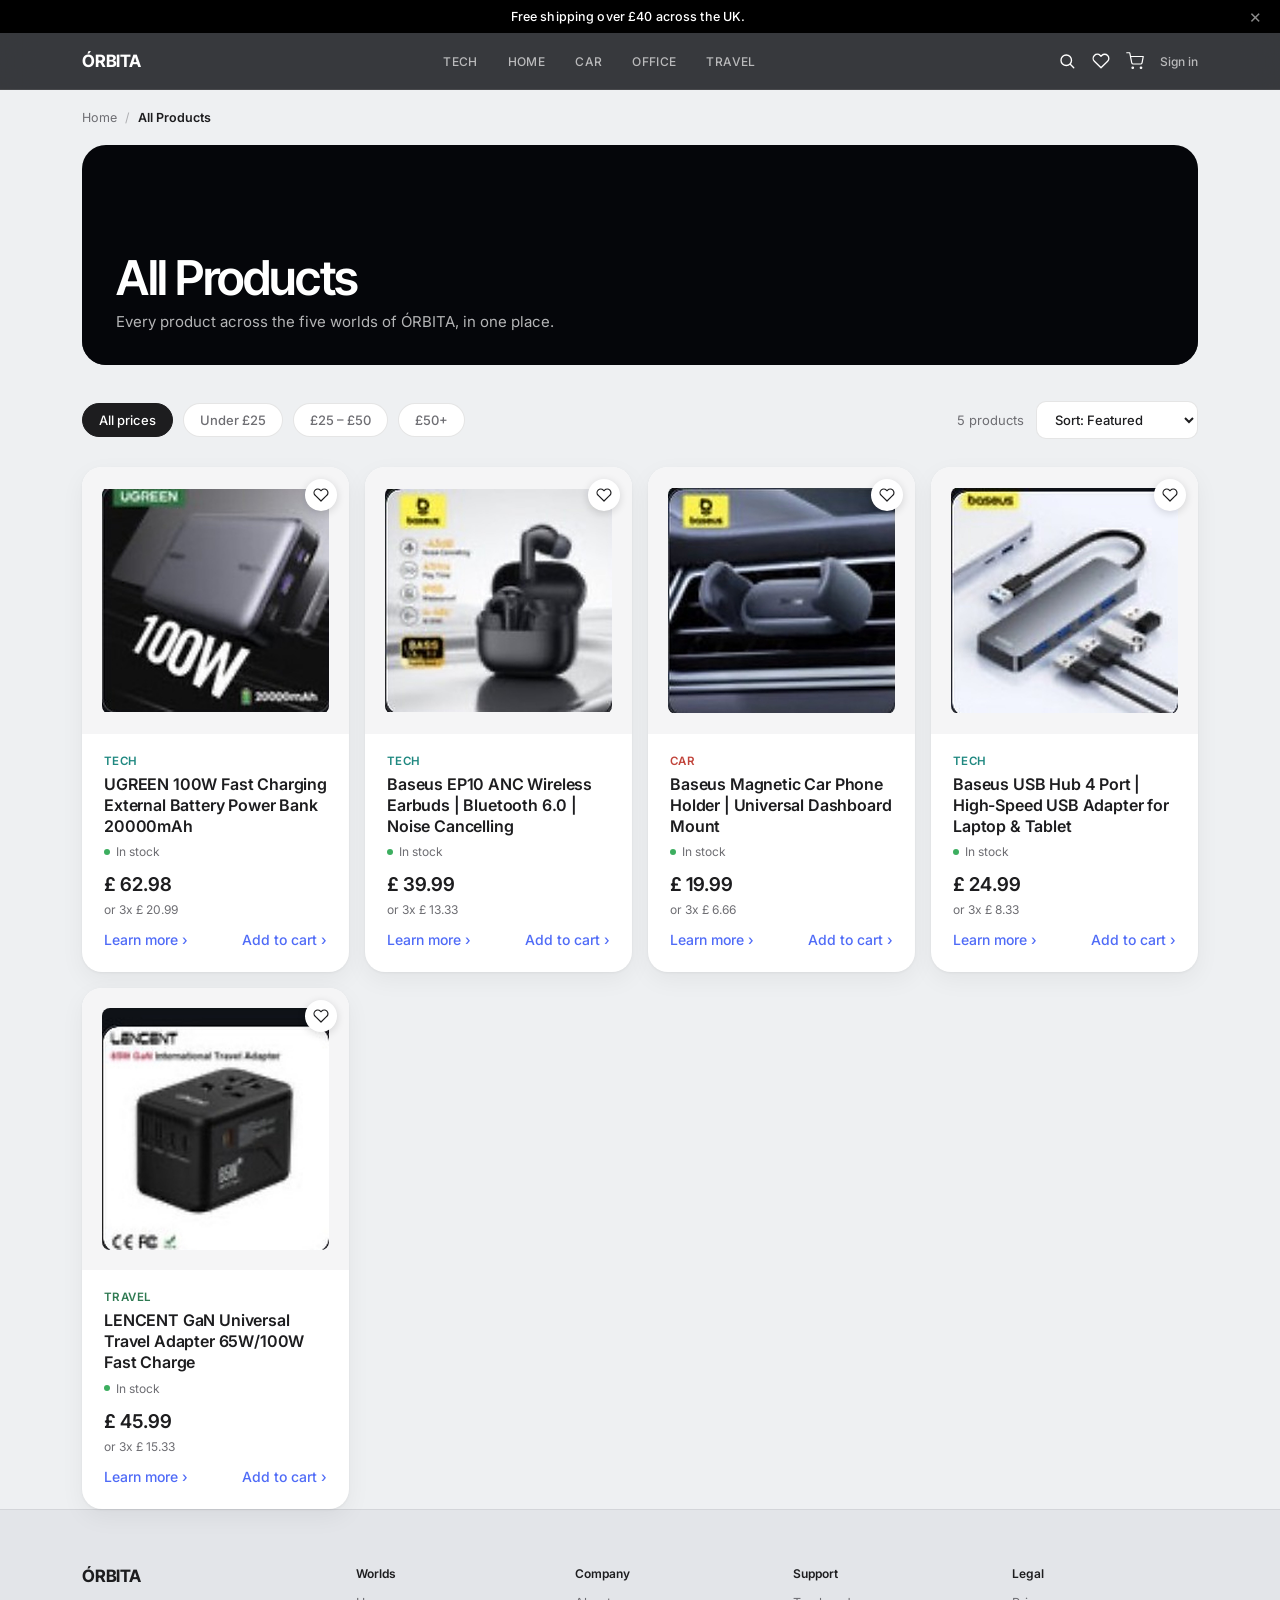
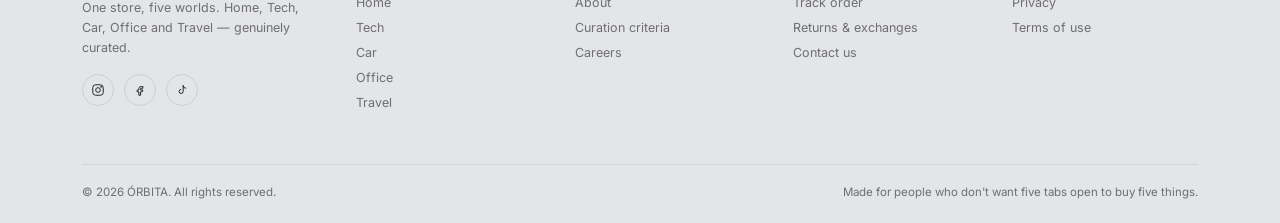
==== category.html @ fab5c35e "Turn ÓRBITA into a real multi-page e-commerce site Rebuilds the site as a genuinely navigable store " ====
<!DOCTYPE html>
<html lang="en">
<head>
<meta charset="UTF-8">
<meta name="viewport" content="width=device-width, initial-scale=1.0">
<title id="page-title">Shop — ÓRBITA</title>
<link rel="preconnect" href="https://fonts.googleapis.com">
<link rel="preconnect" href="https://fonts.gstatic.com" crossorigin>
<link href="https://fonts.googleapis.com/css2?family=Inter+Tight:wght@500;600;700;800&family=Inter:wght@400;500;600&display=swap" rel="stylesheet">
<link rel="stylesheet" href="assets/css/style.css">
</head>
<body>

<div id="site-header"></div>

<main>
  <div class="wrap">
    <div class="breadcrumb" id="breadcrumb"></div>
  </div>

  <div class="wrap" id="category-hero-slot"></div>

  <section class="wrap" style="padding-top:0;">
    <div class="toolbar">
      <div class="toolbar-filters" id="filter-chips">
        <button class="filter-chip active" data-max="Infinity">All prices</button>
        <button class="filter-chip" data-max="25">Under £25</button>
        <button class="filter-chip" data-min="25" data-max="50">£25 – £50</button>
        <button class="filter-chip" data-min="50" data-max="Infinity">£50+</button>
      </div>
      <div class="toolbar-right">
        <span class="result-count" id="result-count"></span>
        <select class="sort-select" id="sort-select">
          <option value="featured">Sort: Featured</option>
          <option value="price-asc">Price: Low to High</option>
          <option value="price-desc">Price: High to Low</option>
          <option value="name-asc">Name: A–Z</option>
        </select>
      </div>
    </div>

    <div class="products-grid" id="products-grid"></div>

    <div class="load-more-wrap" id="load-more-wrap">
      <button class="btn-secondary" id="load-more-btn">Load More</button>
    </div>
  </section>
</main>

<div id="site-footer"></div>

<script src="assets/js/layout.js"></script>
<script src="assets/js/data.js"></script>
<script src="assets/js/store.js"></script>
<script>
const params = new URLSearchParams(window.location.search);
const catId = params.get('cat');
const searchQuery = params.get('search');
const category = catId ? getCategory(catId) : null;

let baseList;
let heroTitle, heroDesc, heroBanner, heroAccent;

if(searchQuery){
  baseList = searchProducts(searchQuery);
  heroTitle = `Search results for "${searchQuery}"`;
  heroDesc = `${baseList.length} product${baseList.length === 1 ? '' : 's'} matching your search.`;
  heroBanner = null;
} else if(category){
  baseList = getProductsByCategory(category.id);
  heroTitle = category.name;
  heroDesc = category.description;
  heroBanner = category.banner;
  heroAccent = category.accent;
} else {
  baseList = PRODUCTS.slice();
  heroTitle = 'All Products';
  heroDesc = 'Every product across the five worlds of ÓRBITA, in one place.';
  heroBanner = null;
}

document.getElementById('page-title').textContent = `${heroTitle} — ÓRBITA`;

/* ---------------- BREADCRUMB ---------------- */
const crumbs = [`<a href="orbita.html">Home</a>`, `<span class="sep">/</span>`];
if(category){
  crumbs.push(`<span class="current">${category.name}</span>`);
} else if(searchQuery){
  crumbs.push(`<span class="current">Search</span>`);
} else {
  crumbs.push(`<span class="current">All Products</span>`);
}
document.getElementById('breadcrumb').innerHTML = crumbs.join(' ');

/* ---------------- HERO BANNER ---------------- */
const heroSlot = document.getElementById('category-hero-slot');
if(heroBanner){
  heroSlot.innerHTML = `
    <div class="category-hero reveal" style="--accent:${heroAccent}">
      <img src="${heroBanner}" alt="${heroTitle}">
      <div class="category-hero-inner">
        <div class="eyebrow-badge">
          <svg viewBox="0 0 24 24" fill="currentColor"><path d="M12 2l1.8 6.2L20 10l-6.2 1.8L12 18l-1.8-6.2L4 10l6.2-1.8L12 2Z"/></svg>
          ${category.tagline}
        </div>
        <h1>${heroTitle}</h1>
        <p>${heroDesc}</p>
      </div>
    </div>`;
} else {
  heroSlot.innerHTML = `
    <div class="category-hero reveal" style="--accent:var(--blue);background:var(--hero-dark);">
      <div class="category-hero-inner">
        <h1>${heroTitle}</h1>
        <p>${heroDesc}</p>
      </div>
    </div>`;
}

/* ---------------- FILTER + SORT + PAGINATE ---------------- */
const PAGE_SIZE = 8;
let priceMin = 0, priceMax = Infinity;
let sortMode = 'featured';
let visibleCount = PAGE_SIZE;

function getFilteredSorted(){
  let list = baseList.filter(p => p.price >= priceMin && p.price <= priceMax);
  if(sortMode === 'price-asc') list = list.slice().sort((a,b)=> a.price - b.price);
  else if(sortMode === 'price-desc') list = list.slice().sort((a,b)=> b.price - a.price);
  else if(sortMode === 'name-asc') list = list.slice().sort((a,b)=> a.name.localeCompare(b.name));
  return list;
}

function render(){
  const filtered = getFilteredSorted();
  const shown = filtered.slice(0, visibleCount);
  renderProductGrid(document.getElementById('products-grid'), shown);

  document.getElementById('result-count').textContent =
    `${filtered.length} product${filtered.length === 1 ? '' : 's'}`;

  const loadMoreWrap = document.getElementById('load-more-wrap');
  loadMoreWrap.style.display = visibleCount < filtered.length ? 'block' : 'none';

  initRevealObserver();
}

document.getElementById('filter-chips').addEventListener('click', (e)=>{
  const chip = e.target.closest('.filter-chip');
  if(!chip) return;
  document.querySelectorAll('.filter-chip').forEach(c=> c.classList.remove('active'));
  chip.classList.add('active');
  priceMin = chip.dataset.min ? parseFloat(chip.dataset.min) : 0;
  priceMax = chip.dataset.max ? parseFloat(chip.dataset.max) : Infinity;
  visibleCount = PAGE_SIZE;
  render();
});

document.getElementById('sort-select').addEventListener('change', (e)=>{
  sortMode = e.target.value;
  render();
});

document.getElementById('load-more-btn').addEventListener('click', ()=>{
  visibleCount += PAGE_SIZE;
  render();
});

render();
</script>
</body>
</html>
---- assets/css/style.css ----
/* ============================================================
   ÓRBITA — shared stylesheet (used by every page)
   ============================================================ */
:root{
  --bg:#eef0f2;
  --bg-alt:#e3e5e9;
  --panel:#ffffff;
  --media-bg:#f5f5f6;
  --text:#1d1d1f;
  --text-secondary:#6e6e73;
  --blue:#4f6bf7;
  --grad:linear-gradient(90deg,#8b6cf6,#4f8bf7);
  --line:rgba(0,0,0,.1);
  --line-soft:rgba(0,0,0,.07);
  --hero-dark:#05060a;

  --home:#9c6b17;
  --tech:#1f8880;
  --car:#c1443b;
  --office:#5f52c9;
  --travel:#2f7a52;

  --display:'Inter Tight', Inter, sans-serif;
  --body:'Inter', sans-serif;
}

*{margin:0;padding:0;box-sizing:border-box;}
html{scroll-behavior:smooth;}
body{
  background:var(--bg);
  color:var(--text);
  font-family:var(--body);
  -webkit-font-smoothing:antialiased;
  overflow-x:hidden;
}
::selection{background:var(--text);color:var(--panel);}
a{color:inherit;text-decoration:none;}
img{display:block;max-width:100%;}
button{font-family:inherit;cursor:pointer;border:none;background:none;color:inherit;}
input,select,textarea{font-family:inherit;}

.wrap{max-width:1160px;margin:0 auto;padding:0 22px;}

h1,h2,h3{font-family:var(--display);font-weight:600;letter-spacing:-.03em;line-height:1.06;}

.eyebrow{
  font-size:13px;font-weight:600;color:var(--blue);
  text-transform:uppercase;letter-spacing:.06em;margin-bottom:14px;
}

section{padding:120px 0;}
.bg-alt{background:var(--panel);}
@media (max-width:760px){
  section{padding:56px 0;}
  .quote-section{padding:64px 0 !important;}
}

.section-head{text-align:center;max-width:640px;margin:0 auto 64px;}
.section-head h2{font-size:clamp(30px,4.4vw,50px);margin-bottom:16px;}
.section-head p{color:var(--text-secondary);font-size:19px;line-height:1.5;}

/* ---------- REVEAL ---------- */
.reveal{opacity:0;transform:translateY(36px);transition:opacity .9s cubic-bezier(.16,.84,.44,1),transform .9s cubic-bezier(.16,.84,.44,1);}
.reveal.in-view{opacity:1;transform:translateY(0);}

/* ---------- ANNOUNCE ---------- */
.announce{
  background:#000;color:#fff;
  text-align:center;font-size:12.5px;font-weight:500;letter-spacing:.01em;
  padding:9px 40px 9px 16px;position:relative;
}
.announce-close{
  position:absolute;right:14px;top:50%;transform:translateY(-50%);
  font-size:15px;color:rgba(255,255,255,.55);line-height:1;padding:4px;
}
.announce-close:hover{color:#fff;}
.announce.hidden{display:none;}

/* ---------- NAV ---------- */
header{
  position:sticky;top:0;left:0;right:0;z-index:100;
  background:rgba(5,6,10,.78);
  backdrop-filter:blur(16px) saturate(1.6);
  border-bottom:1px solid rgba(255,255,255,.08);
}
nav{
  display:flex;align-items:center;justify-content:space-between;
  padding:0 22px;max-width:1160px;margin:0 auto;height:56px;gap:16px;
}
.nav-left{display:flex;align-items:center;gap:14px;}
.logo{font-family:var(--display);font-weight:700;font-size:17px;letter-spacing:-.01em;color:#fff;}
.menu-btn{display:none;color:#fff;padding:4px;}
.menu-btn svg{width:20px;height:20px;display:block;}
@media (max-width:860px){.menu-btn{display:flex;}}
.nav-links{display:flex;gap:30px;}
@media (max-width:860px){.nav-links{display:none;}}
.nav-links a{
  font-size:12px;font-weight:500;color:rgba(255,255,255,.65);
  text-transform:uppercase;letter-spacing:.03em;
  transition:color .2s;
}
.nav-links a:hover, .nav-links a.active{color:#fff;}
.nav-actions{display:flex;align-items:center;gap:16px;}
.icon-btn{position:relative;display:flex;align-items:center;color:#fff;}
.icon-btn svg{width:18px;height:18px;}
.icon-btn .badge{
  position:absolute;top:-8px;right:-9px;background:var(--grad);color:#fff;
  font-size:9.5px;font-weight:700;width:16px;height:16px;border-radius:50%;
  display:flex;align-items:center;justify-content:center;
  transition:transform .2s;
}
.icon-btn .badge.bump{transform:scale(1.3);}
.icon-btn .badge.zero{opacity:0;}
.nav-cta{font-size:12px;font-weight:500;color:rgba(255,255,255,.65);}
.nav-cta:hover{color:#fff;}
@media (max-width:480px){.nav-cta{display:none;}}

/* search bar */
.search-bar{
  max-height:0;overflow:hidden;border-top:0 solid rgba(255,255,255,.08);
  transition:max-height .25s ease, padding .25s ease;
}
.search-bar.open{max-height:70px;border-top-width:1px;}
.search-bar-inner{display:flex;align-items:center;gap:10px;padding:14px 0;}
.search-bar input{
  flex:1;background:rgba(255,255,255,.06);border:1px solid rgba(255,255,255,.14);
  border-radius:10px;padding:10px 14px;color:#fff;font-size:14px;
}
.search-bar input::placeholder{color:rgba(255,255,255,.4);}
.search-bar input:focus{outline:none;border-color:rgba(255,255,255,.35);}

/* mobile menu */
.mobile-menu{
  max-height:0;overflow:hidden;border-top:0 solid rgba(255,255,255,.08);
  transition:max-height .3s ease;
}
.mobile-menu.open{max-height:400px;border-top-width:1px;}
.mobile-menu-inner{padding:10px 22px 20px;display:flex;flex-direction:column;}
.mobile-menu a{
  padding:12px 0;font-size:14px;font-weight:600;color:#fff;
  border-bottom:1px solid rgba(255,255,255,.08);
  display:flex;align-items:center;justify-content:space-between;
}
.mobile-menu a:last-child{border-bottom:none;}

/* ---------- HERO ---------- */
.hero{position:relative;background:var(--hero-dark);overflow:hidden;}
.hero-media{position:absolute;inset:0;}
@media (max-width:760px){.hero-media{opacity:.85;}}
.hero-media canvas{width:100%;height:100%;display:block;}
.hero-overlay{
  position:absolute;inset:0;
  background:
    radial-gradient(circle at 78% 60%, rgba(79,139,247,.16), transparent 55%),
    linear-gradient(90deg, var(--hero-dark) 0%, var(--hero-dark) 34%, rgba(5,6,10,.6) 56%, rgba(5,6,10,.15) 78%, transparent 94%);
}
@media (max-width:760px){.hero-overlay{background:
    radial-gradient(circle at 25% 15%, rgba(139,108,246,.28), transparent 50%),
    radial-gradient(circle at 85% 55%, rgba(79,139,247,.22), transparent 55%),
    rgba(5,6,10,.4);}}
.hero-content{position:relative;z-index:2;padding:96px 0 84px;}
.hero h1,.hero .eyebrow,.hero .sub{text-shadow:0 2px 20px rgba(0,0,0,.35);}
@media (max-width:760px){.hero-content{padding:52px 0 32px;}}
.hero-content .eyebrow{color:rgba(255,255,255,.55);}
.eyebrow-badge{
  display:inline-flex;align-items:center;gap:7px;
  border:1px solid rgba(255,255,255,.18);border-radius:999px;background:rgba(255,255,255,.04);
  padding:6px 14px;font-size:11.5px;font-weight:600;letter-spacing:.06em;text-transform:uppercase;
  color:rgba(255,255,255,.75);margin-bottom:20px;
}
.eyebrow-badge svg{width:12px;height:12px;color:#8b6cf6;}
.hero h1{color:#fff;font-size:clamp(38px,6vw,72px);max-width:600px;margin-bottom:22px;}
@media (max-width:760px){.hero h1{font-size:clamp(32px,8vw,44px);margin-bottom:14px;}}
.hero h1 .grad{background:var(--grad);-webkit-background-clip:text;background-clip:text;color:transparent;}
.hero .sub{color:rgba(255,255,255,.6);font-size:clamp(16px,1.6vw,19px);max-width:460px;margin-bottom:38px;line-height:1.55;font-weight:400;}
@media (max-width:760px){.hero .sub{font-size:15.5px;margin-bottom:24px;}}
.hero-actions{display:flex;align-items:center;gap:28px;flex-wrap:wrap;}
@media (max-width:480px){
  .hero-actions{flex-direction:column;align-items:stretch;gap:16px;}
  .btn-primary{justify-content:center;}
}
.btn-primary{
  background:var(--grad);color:#fff;
  padding:14px 28px;border-radius:980px;font-weight:600;font-size:14px;
  text-transform:uppercase;letter-spacing:.04em;
  transition:filter .2s, transform .2s;display:inline-flex;align-items:center;gap:10px;
}
.btn-primary:hover{filter:brightness(1.1);transform:translateY(-1px);}
.btn-primary:disabled{opacity:.5;cursor:not-allowed;filter:none;transform:none;}
.btn-secondary{
  background:var(--panel);color:var(--text);border:1px solid var(--line);
  padding:13px 27px;border-radius:980px;font-weight:600;font-size:14px;
  transition:border-color .2s, transform .2s;display:inline-flex;align-items:center;gap:10px;justify-content:center;
}
.btn-secondary:hover{border-color:var(--text);transform:translateY(-1px);}
.link-chevron{
  font-size:15px;font-weight:500;color:#fff;
  display:inline-flex;align-items:center;gap:4px;
}
.link-chevron .chev{transition:transform .2s;}
.link-chevron:hover .chev{transform:translateX(3px);}

/* ---------- NICHE GRID (3D object on a glowing pedestal) ---------- */
.niche-grid{
  position:relative;z-index:2;display:grid;grid-template-columns:repeat(5,1fr);
  gap:10px;margin-top:6px;
}
.niche-card{
  border:1px solid rgba(255,255,255,.14);border-radius:18px;background:rgba(255,255,255,.025);
  display:flex;flex-direction:column;align-items:center;gap:10px;
  padding:16px 8px 18px;text-align:center;transition:background .25s,border-color .25s,transform .25s;
  overflow:hidden;
}
.niche-card:hover{background:rgba(255,255,255,.06);border-color:rgba(255,255,255,.3);transform:translateY(-4px);}
.niche-stage{position:relative;width:100%;aspect-ratio:194/260;max-height:140px;border-radius:12px;overflow:hidden;}
.niche-stage img{width:100%;height:100%;object-fit:cover;display:block;}
.niche-card .niche-label{
  display:flex;align-items:center;gap:6px;color:#fff;font-size:13px;font-weight:600;
}
.niche-card .niche-label svg{width:11px;height:11px;color:var(--accent);transition:transform .2s;}
.niche-card:hover .niche-label svg{transform:translateX(3px);}
@media (max-width:640px){
  .niche-grid{gap:6px;}
  .niche-card{padding:10px 4px 12px;border-radius:13px;gap:6px;}
  .niche-stage{max-height:78px;}
  .niche-card .niche-label{font-size:9.5px;gap:3px;}
  .niche-card .niche-label svg{width:8px;height:8px;}
}

/* ---------- TRUST BAR (dark, inside hero) ---------- */
.trust-bar-dark{
  position:relative;z-index:2;margin-top:12px;
  border:1px solid rgba(255,255,255,.15);border-radius:16px;background:rgba(255,255,255,.03);
  display:flex;
}
.trust-bar-dark .t-item{
  flex:1;display:flex;align-items:center;gap:10px;padding:16px 14px;
  border-right:1px solid rgba(255,255,255,.12);
}
.trust-bar-dark .t-item:last-child{border-right:none;}
.trust-bar-dark svg{width:19px;height:19px;flex-shrink:0;}
.trust-bar-dark h6{color:#fff;font-size:12px;font-weight:600;line-height:1.3;}
@media (max-width:640px){
  .trust-bar-dark{flex-wrap:wrap;}
  .trust-bar-dark .t-item{flex:0 0 50%;border-bottom:1px solid rgba(255,255,255,.12);}
  .trust-bar-dark .t-item:nth-child(2n){border-right:none;}
  .trust-bar-dark .t-item:nth-last-child(-n+2){border-bottom:none;}
  .trust-bar-dark svg{width:17px;height:17px;}
  .trust-bar-dark h6{font-size:11px;}
}

/* ---------- CATEGORIES (home grid) ---------- */
.cat-grid{display:grid;grid-template-columns:repeat(5,1fr);gap:14px;}
@media (max-width:900px){.cat-grid{grid-template-columns:repeat(2,1fr);}}
@media (max-width:520px){.cat-grid{grid-template-columns:1fr;}}
.cat-card{
  background:var(--panel);border-radius:18px;padding:30px 24px;
  box-shadow:0 1px 3px rgba(0,0,0,.05), 0 8px 24px rgba(0,0,0,.05);
  display:flex;flex-direction:column;gap:14px;
  transition:transform .3s cubic-bezier(.16,.84,.44,1), box-shadow .3s;
}
.cat-card:hover{transform:translateY(-6px);box-shadow:0 4px 10px rgba(0,0,0,.07), 0 16px 32px rgba(0,0,0,.09);}
.cat-dot{width:34px;height:34px;border-radius:50%;background:var(--accent);}
.cat-card h3{font-size:20px;}
.cat-card p{font-size:13.5px;color:var(--text-secondary);line-height:1.5;flex:1;}
.cat-card .cat-go{font-size:13px;font-weight:600;color:var(--accent);display:inline-flex;align-items:center;gap:5px;}

/* ---------- PRODUCTS GRID ---------- */
.products-head{display:flex;justify-content:space-between;align-items:flex-end;gap:20px;margin-bottom:40px;flex-wrap:wrap;}
.products-head h2{font-size:clamp(26px,4vw,40px);margin-bottom:8px;}
.products-head p{color:var(--text-secondary);font-size:15px;max-width:440px;}
.view-all{color:var(--blue);font-weight:600;font-size:14px;display:inline-flex;align-items:center;gap:6px;white-space:nowrap;}
.view-all svg{transition:transform .2s;}
.view-all:hover svg{transform:translateX(3px);}
@media (max-width:520px){.products-head{margin-bottom:28px;}}

.products-grid{display:grid;grid-template-columns:repeat(4,1fr);gap:16px;}
@media (max-width:960px){.products-grid{grid-template-columns:repeat(2,1fr);}}
@media (max-width:560px){.products-grid{grid-template-columns:1fr;}}

.product-card{
  background:var(--panel);border-radius:20px;overflow:hidden;
  display:flex;flex-direction:column;
  box-shadow:0 1px 3px rgba(0,0,0,.05), 0 8px 24px rgba(0,0,0,.05);
  transition:transform .3s cubic-bezier(.16,.84,.44,1), box-shadow .3s;
}
.product-card:hover{transform:translateY(-6px);box-shadow:0 4px 10px rgba(0,0,0,.07), 0 18px 34px rgba(0,0,0,.1);}
.product-media{
  position:relative;aspect-ratio:1/1;background:var(--media-bg);
  display:flex;align-items:center;justify-content:center;padding:20px;
}
.product-media a{display:flex;width:100%;height:100%;align-items:center;justify-content:center;}
.product-media img{width:100%;height:100%;object-fit:contain;border-radius:8px;}
.product-fav{
  position:absolute;top:12px;right:12px;width:32px;height:32px;border-radius:50%;
  background:#fff;display:flex;align-items:center;justify-content:center;z-index:2;
  box-shadow:0 2px 8px rgba(0,0,0,.14);transition:transform .2s;
}
.product-fav:hover{transform:scale(1.08);}
.product-fav svg{width:16px;height:16px;stroke:var(--text);transition:fill .15s,stroke .15s;}
.product-fav.active svg{fill:#ef4444;stroke:#ef4444;}
.product-quickview{
  position:absolute;left:12px;right:12px;bottom:12px;z-index:2;
  background:rgba(20,20,22,.88);color:#fff;border-radius:10px;padding:9px;
  font-size:11.5px;font-weight:600;text-align:center;letter-spacing:.02em;
  opacity:0;transform:translateY(6px);transition:opacity .2s,transform .2s;
}
.product-card:hover .product-quickview{opacity:1;transform:translateY(0);}
.product-body{padding:20px 22px 24px;display:flex;flex-direction:column;gap:6px;flex:1;}
.product-tag{font-size:11.5px;font-weight:600;color:var(--accent);text-transform:uppercase;letter-spacing:.04em;}
.product-body h4{font-size:16px;font-weight:600;line-height:1.3;letter-spacing:-.01em;}
.product-body h4 a{color:inherit;}
.product-body h4 a:hover{text-decoration:underline;}
.product-stock{display:flex;align-items:center;gap:6px;font-size:12px;color:var(--text-secondary);margin-top:2px;}
.product-stock .dot{width:6px;height:6px;border-radius:50%;background:#3cae5f;flex-shrink:0;}
.product-price{margin-top:8px;font-size:19px;font-weight:600;font-family:var(--display);}
.product-installments{font-size:12px;color:var(--text-secondary);margin-bottom:8px;}
.product-links{margin-top:auto;display:flex;align-items:center;justify-content:space-between;gap:10px;}
.product-links button, .product-links a{font-size:14px;font-weight:500;color:var(--blue);display:inline-flex;align-items:center;gap:3px;}
.product-links button.added{color:#3cae5f;}

/* ---------- FEATURE ---------- */
.feature{display:grid;grid-template-columns:1fr 1fr;gap:64px;align-items:center;}
@media (max-width:900px){.feature{grid-template-columns:1fr;gap:36px;}}
.feature.reverse .feature-copy{order:2;}
.feature.reverse .feature-visual{order:1;}
@media (max-width:900px){.feature.reverse .feature-copy,.feature.reverse .feature-visual{order:initial;}}
.feature-copy h2{font-size:clamp(28px,3.6vw,42px);margin-bottom:18px;}
.feature-copy p{color:var(--text-secondary);font-size:18px;line-height:1.6;max-width:440px;margin-bottom:26px;}
.feature-list{display:flex;flex-direction:column;gap:13px;margin-bottom:28px;}
.feature-list li{list-style:none;display:flex;gap:11px;font-size:15px;color:var(--text);align-items:flex-start;}
.feature-list li svg{width:17px;height:17px;flex-shrink:0;margin-top:2px;color:var(--blue);}

.feature-visual{
  aspect-ratio:4/3;border-radius:24px;position:relative;overflow:hidden;
  background:var(--visual-bg, var(--media-bg));
}
.feature-visual .blob{
  position:absolute;inset:-30%;
  background:radial-gradient(circle at 30% 30%, var(--accent), transparent 60%),
             radial-gradient(circle at 75% 70%, var(--accent), transparent 55%);
  opacity:.5;filter:blur(10px);
  animation:drift 18s ease-in-out infinite alternate;
}
@keyframes drift{
  from{transform:translate3d(0,0,0) scale(1);}
  to{transform:translate3d(-2%,2%,0) scale(1.06);}
}

/* ---------- GALLERY (home) ---------- */
.gallery-outer{overflow:hidden;position:relative;}
.gallery-outer::before,.gallery-outer::after{
  content:'';position:absolute;top:0;bottom:0;width:80px;z-index:2;pointer-events:none;
}
.gallery-outer::before{left:0;background:linear-gradient(90deg,var(--panel),transparent);}
.gallery-outer::after{right:0;background:linear-gradient(-90deg,var(--panel),transparent);}
.gallery-track{display:flex;gap:16px;width:max-content;animation:scroll-x 46s linear infinite;}
.gallery-outer:hover .gallery-track{animation-play-state:paused;}
@keyframes scroll-x{from{transform:translateX(0);}to{transform:translateX(-50%);}}
.gallery-tile{
  width:260px;height:300px;border-radius:20px;background:var(--bg);
  box-shadow:0 1px 3px rgba(0,0,0,.05), 0 8px 24px rgba(0,0,0,.05);
  padding:22px;display:flex;flex-direction:column;justify-content:flex-end;
  flex-shrink:0;position:relative;
}
.gallery-tile .tag{
  position:absolute;top:20px;left:22px;font-size:11px;font-weight:600;
  letter-spacing:.04em;color:var(--accent);text-transform:uppercase;
}
.gallery-tile h4{font-size:16px;font-weight:600;margin-bottom:4px;}
.gallery-tile p{font-size:13px;color:var(--text-secondary);}

/* ---------- QUOTE ---------- */
.quote-section{padding:130px 0;text-align:center;}
blockquote{
  font-family:var(--display);font-weight:600;font-size:clamp(24px,3.4vw,38px);
  max-width:780px;margin:0 auto 24px;letter-spacing:-.02em;line-height:1.3;
  transition:opacity .4s;
}
.quote-author{font-size:13px;color:var(--text-secondary);letter-spacing:.02em;font-weight:500;}

/* ---------- NEWSLETTER ---------- */
.newsletter{background:var(--hero-dark);padding:80px 0;text-align:center;}
.newsletter h2{color:#fff;font-size:clamp(24px,3.4vw,36px);margin-bottom:12px;}
.newsletter p{color:rgba(255,255,255,.6);font-size:15.5px;margin-bottom:30px;}
.newsletter-form{display:flex;gap:10px;max-width:420px;margin:0 auto;flex-wrap:wrap;}
.newsletter-form input{
  flex:1;min-width:200px;background:rgba(255,255,255,.06);border:1px solid rgba(255,255,255,.16);
  border-radius:980px;padding:13px 20px;color:#fff;font-size:14px;
}
.newsletter-form input::placeholder{color:rgba(255,255,255,.4);}
.newsletter-form input:focus{outline:none;border-color:rgba(255,255,255,.4);}
.newsletter-note{margin-top:14px;font-size:12.5px;color:rgba(255,255,255,.45);}

/* ---------- FOOTER ---------- */
footer{background:var(--bg-alt);border-top:1px solid var(--line-soft);padding:56px 0 24px;}
.footer-top{display:grid;grid-template-columns:1.3fr repeat(4,1fr);gap:32px;margin-bottom:44px;}
@media (max-width:800px){.footer-top{grid-template-columns:repeat(2,1fr);}}
.footer-brand p{color:var(--text-secondary);font-size:12.5px;line-height:1.6;max-width:240px;margin-top:12px;}
.footer-social{display:flex;gap:10px;margin-top:16px;}
.footer-social a{
  width:32px;height:32px;border-radius:50%;border:1px solid var(--line);
  display:flex;align-items:center;justify-content:center;transition:border-color .2s,background .2s;
}
.footer-social a:hover{border-color:var(--text);background:var(--panel);}
.footer-social svg{width:14px;height:14px;}
.footer-col h5{font-size:12px;font-weight:600;color:var(--text);margin-bottom:14px;}
.footer-col a{display:block;font-size:12.5px;color:var(--text-secondary);margin-bottom:10px;transition:color .2s;}
.footer-col a:hover{color:var(--text);}
.footer-bottom{
  display:flex;justify-content:space-between;align-items:center;
  padding-top:20px;border-top:1px solid var(--line-soft);
  font-size:11.5px;color:var(--text-secondary);flex-wrap:wrap;gap:10px;
}

/* ---------- TOAST ---------- */
.toast{
  position:fixed;bottom:26px;right:26px;z-index:400;
  background:var(--text);color:#fff;padding:14px 20px;border-radius:12px;
  font-size:13.5px;font-weight:500;display:flex;align-items:center;gap:10px;
  transform:translateY(120%);opacity:0;transition:transform .35s ease,opacity .35s ease;
  box-shadow:0 12px 30px rgba(0,0,0,.2);max-width:calc(100vw - 40px);
}
.toast.show{transform:translateY(0);opacity:1;}
.toast svg{width:16px;height:16px;flex-shrink:0;}

/* ============================================================
   BREADCRUMB
   ============================================================ */
.breadcrumb{
  display:flex;align-items:center;flex-wrap:wrap;gap:8px;
  font-size:12.5px;color:var(--text-secondary);padding:20px 0;
}
.breadcrumb a{color:var(--text-secondary);transition:color .2s;}
.breadcrumb a:hover{color:var(--text);}
.breadcrumb span.sep{opacity:.5;}
.breadcrumb span.current{color:var(--text);font-weight:600;}

/* ============================================================
   CATEGORY PAGE
   ============================================================ */
.category-hero{
  position:relative;border-radius:24px;overflow:hidden;min-height:220px;
  display:flex;align-items:flex-end;padding:34px;color:#fff;
}
.category-hero img{position:absolute;inset:0;width:100%;height:100%;object-fit:cover;z-index:0;}
.category-hero::after{
  content:'';position:absolute;inset:0;
  background:linear-gradient(0deg, rgba(5,6,10,.88) 0%, rgba(5,6,10,.35) 60%, rgba(5,6,10,.15) 100%);
  z-index:1;
}
.category-hero-inner{position:relative;z-index:2;}
.category-hero .eyebrow-badge{margin-bottom:12px;}
.category-hero h1{font-size:clamp(30px,4.6vw,48px);margin-bottom:8px;}
.category-hero p{color:rgba(255,255,255,.7);font-size:15px;max-width:460px;}
@media (max-width:640px){.category-hero{padding:24px;min-height:180px;}}

.toolbar{
  display:flex;align-items:center;justify-content:space-between;gap:16px;flex-wrap:wrap;
  margin:36px 0 28px;
}
.toolbar-filters{display:flex;align-items:center;gap:10px;flex-wrap:wrap;}
.filter-chip{
  border:1px solid var(--line);border-radius:980px;padding:8px 16px;font-size:13px;font-weight:500;
  color:var(--text-secondary);background:var(--panel);transition:border-color .2s,color .2s,background .2s;
}
.filter-chip:hover{border-color:var(--text);color:var(--text);}
.filter-chip.active{background:var(--text);color:#fff;border-color:var(--text);}
.toolbar-right{display:flex;align-items:center;gap:12px;}
.result-count{font-size:13px;color:var(--text-secondary);}
.sort-select{
  border:1px solid var(--line);border-radius:10px;padding:9px 14px;font-size:13px;font-weight:500;
  background:var(--panel);color:var(--text);
}

.load-more-wrap{text-align:center;margin-top:40px;}

.empty-state{
  text-align:center;padding:80px 20px;color:var(--text-secondary);
}
.empty-state svg{width:44px;height:44px;margin:0 auto 18px;color:var(--text-secondary);opacity:.5;}
.empty-state h3{font-size:20px;color:var(--text);margin-bottom:8px;}
.empty-state p{font-size:14.5px;max-width:340px;margin:0 auto 22px;}

/* ============================================================
   QUICK VIEW MODAL
   ============================================================ */
.modal-overlay{
  position:fixed;inset:0;background:rgba(5,6,10,.6);backdrop-filter:blur(4px);
  z-index:500;display:flex;align-items:center;justify-content:center;padding:20px;
  opacity:0;pointer-events:none;transition:opacity .25s ease;
}
.modal-overlay.open{opacity:1;pointer-events:auto;}
.modal-panel{
  background:var(--panel);border-radius:22px;max-width:760px;width:100%;max-height:88vh;overflow:auto;
  display:grid;grid-template-columns:1fr 1fr;position:relative;
  transform:translateY(16px) scale(.98);transition:transform .25s ease;
}
.modal-overlay.open .modal-panel{transform:translateY(0) scale(1);}
@media (max-width:680px){.modal-panel{grid-template-columns:1fr;}}
.modal-close{
  position:absolute;top:14px;right:14px;width:34px;height:34px;border-radius:50%;
  background:var(--bg);display:flex;align-items:center;justify-content:center;z-index:2;
}
.modal-close svg{width:16px;height:16px;}
.modal-media{background:var(--media-bg);display:flex;align-items:center;justify-content:center;padding:36px;}
.modal-media img{width:100%;object-fit:contain;}
.modal-body{padding:34px 30px;display:flex;flex-direction:column;gap:10px;}
.modal-body .product-tag{font-size:12px;}
.modal-body h3{font-size:22px;line-height:1.25;}
.modal-body .product-price{font-size:24px;}
.modal-body p.desc{font-size:14px;color:var(--text-secondary);line-height:1.6;margin:6px 0 4px;}
.modal-actions{display:flex;gap:10px;margin-top:10px;flex-wrap:wrap;}
.modal-actions .btn-primary, .modal-actions .btn-secondary{flex:1;justify-content:center;}
.modal-view-full{font-size:13px;color:var(--blue);font-weight:600;margin-top:6px;}

/* ============================================================
   PRODUCT PAGE
   ============================================================ */
.product-page{display:grid;grid-template-columns:1fr 1fr;gap:56px;padding:20px 0 60px;}
@media (max-width:860px){.product-page{grid-template-columns:1fr;gap:30px;}}

.product-gallery-main{
  position:relative;aspect-ratio:1/1;background:var(--media-bg);border-radius:20px;
  display:flex;align-items:center;justify-content:center;padding:40px;overflow:hidden;cursor:zoom-in;
}
.product-gallery-main img{width:100%;height:100%;object-fit:contain;transition:transform .3s ease;}
.product-gallery-main.zoomed img{transform:scale(1.6);cursor:zoom-out;}
.product-gallery-thumbs{display:flex;gap:10px;margin-top:12px;}
.product-gallery-thumbs button{
  width:66px;height:66px;border-radius:10px;background:var(--media-bg);border:2px solid transparent;
  padding:8px;transition:border-color .2s;
}
.product-gallery-thumbs button.active{border-color:var(--text);}
.product-gallery-thumbs img{width:100%;height:100%;object-fit:contain;}

.product-info .product-tag{font-size:12.5px;}
.product-info h1{font-size:clamp(24px,3vw,32px);margin:8px 0 10px;}
.product-info .product-stock{margin-bottom:14px;}
.product-info .product-price-row{display:flex;align-items:baseline;gap:12px;margin-bottom:18px;}
.product-info .product-price-row .product-price{font-size:28px;}
.product-info .product-installments{font-size:13px;}
.product-info .desc{color:var(--text-secondary);font-size:15px;line-height:1.7;margin-bottom:22px;}

.qty-row{display:flex;align-items:center;gap:16px;margin-bottom:20px;flex-wrap:wrap;}
.qty-stepper{display:flex;align-items:center;border:1px solid var(--line);border-radius:980px;overflow:hidden;}
.qty-stepper button{width:38px;height:38px;font-size:17px;font-weight:600;}
.qty-stepper button:hover{background:var(--bg);}
.qty-stepper span{min-width:34px;text-align:center;font-weight:600;font-size:14px;}
.product-cta-row{display:flex;gap:12px;flex-wrap:wrap;margin-bottom:22px;}
.product-cta-row .btn-primary, .product-cta-row .btn-secondary{flex:1;min-width:160px;justify-content:center;}
.wishlist-toggle{
  display:inline-flex;align-items:center;gap:8px;font-size:13.5px;font-weight:600;color:var(--text-secondary);
}
.wishlist-toggle svg{width:18px;height:18px;transition:fill .15s,stroke .15s;}
.wishlist-toggle.active{color:#ef4444;}
.wishlist-toggle.active svg{fill:#ef4444;stroke:#ef4444;}

.tabs{margin-top:10px;border-top:1px solid var(--line-soft);}
.tab-buttons{display:flex;gap:26px;border-bottom:1px solid var(--line-soft);}
.tab-buttons button{
  padding:16px 2px;font-size:13.5px;font-weight:600;color:var(--text-secondary);
  border-bottom:2px solid transparent;margin-bottom:-1px;
}
.tab-buttons button.active{color:var(--text);border-color:var(--text);}
.tab-panel{display:none;padding:22px 0;font-size:14.5px;color:var(--text-secondary);line-height:1.7;}
.tab-panel.active{display:block;}
.specs-table{width:100%;border-collapse:collapse;}
.specs-table tr{border-bottom:1px solid var(--line-soft);}
.specs-table td{padding:11px 4px;font-size:14px;}
.specs-table td:first-child{color:var(--text-secondary);width:40%;}
.specs-table td:last-child{color:var(--text);font-weight:500;}

.related-heading{margin:70px 0 26px;}
.related-heading h2{font-size:clamp(22px,3vw,30px);}

/* ============================================================
   CART PAGE
   ============================================================ */
.cart-page{display:grid;grid-template-columns:1.6fr 1fr;gap:40px;align-items:start;padding:20px 0 80px;}
@media (max-width:860px){.cart-page{grid-template-columns:1fr;}}
.cart-list{display:flex;flex-direction:column;gap:16px;}
.cart-item{
  display:grid;grid-template-columns:84px 1fr auto;gap:16px;align-items:center;
  background:var(--panel);border-radius:16px;padding:16px;
  box-shadow:0 1px 3px rgba(0,0,0,.05), 0 8px 20px rgba(0,0,0,.04);
}
.cart-item-media{width:84px;height:84px;border-radius:10px;background:var(--media-bg);display:flex;align-items:center;justify-content:center;padding:8px;}
.cart-item-media img{width:100%;height:100%;object-fit:contain;}
.cart-item-info h4{font-size:14.5px;font-weight:600;line-height:1.3;margin-bottom:4px;}
.cart-item-info h4 a{color:inherit;}
.cart-item-info .product-tag{font-size:10.5px;}
.cart-item-info .cart-item-price{font-size:14px;font-weight:600;margin-top:6px;font-family:var(--display);}
.cart-item-actions{display:flex;flex-direction:column;align-items:flex-end;gap:10px;}
.cart-item-remove{font-size:12px;color:var(--text-secondary);}
.cart-item-remove:hover{color:#ef4444;}
@media (max-width:520px){
  .cart-item{grid-template-columns:60px 1fr;}
  .cart-item-actions{grid-column:1 / -1;flex-direction:row;justify-content:space-between;align-items:center;}
}

.cart-summary{
  background:var(--panel);border-radius:18px;padding:26px;
  box-shadow:0 1px 3px rgba(0,0,0,.05), 0 8px 24px rgba(0,0,0,.05);
  position:sticky;top:80px;
}
.cart-summary h3{font-size:17px;margin-bottom:20px;}
.summary-row{display:flex;justify-content:space-between;font-size:14px;color:var(--text-secondary);margin-bottom:12px;}
.summary-row.total{
  color:var(--text);font-weight:700;font-size:17px;font-family:var(--display);
  border-top:1px solid var(--line-soft);padding-top:16px;margin-top:6px;
}
.summary-row .discount-value{color:#3cae5f;}
.coupon-row{display:flex;gap:8px;margin:18px 0;}
.coupon-row input{
  flex:1;border:1px solid var(--line);border-radius:10px;padding:10px 12px;font-size:13.5px;
}
.coupon-row input:focus{outline:none;border-color:var(--text);}
.coupon-btn{border:1px solid var(--text);border-radius:10px;padding:10px 16px;font-size:13px;font-weight:600;}
.coupon-msg{font-size:12.5px;margin:-8px 0 12px;}
.coupon-msg.success{color:#3cae5f;}
.coupon-msg.error{color:#ef4444;}

/* ============================================================
   CHECKOUT PAGE
   ============================================================ */
.checkout-page{display:grid;grid-template-columns:1.5fr 1fr;gap:44px;align-items:start;padding:20px 0 90px;}
@media (max-width:900px){.checkout-page{grid-template-columns:1fr;}}
.checkout-steps{display:flex;gap:18px;margin-bottom:30px;flex-wrap:wrap;}
.checkout-step{font-size:12.5px;font-weight:600;color:var(--text-secondary);display:flex;align-items:center;gap:8px;}
.checkout-step .num{
  width:22px;height:22px;border-radius:50%;background:var(--bg-alt);display:flex;align-items:center;justify-content:center;font-size:11px;
}
.checkout-step.active{color:var(--text);}
.checkout-step.active .num{background:var(--text);color:#fff;}

.form-section{margin-bottom:34px;}
.form-section h3{font-size:16px;margin-bottom:16px;}
.form-grid{display:grid;grid-template-columns:1fr 1fr;gap:14px;}
.form-grid .span-2{grid-column:1 / -1;}
@media (max-width:520px){.form-grid{grid-template-columns:1fr;}}
.form-field{display:flex;flex-direction:column;gap:6px;}
.form-field label{font-size:12.5px;font-weight:600;color:var(--text-secondary);}
.form-field input, .form-field select{
  border:1px solid var(--line);border-radius:10px;padding:11px 13px;font-size:14px;background:var(--panel);color:var(--text);
}
.form-field input:focus, .form-field select:focus{outline:none;border-color:var(--text);}

.payment-methods{display:flex;gap:10px;margin-bottom:16px;flex-wrap:wrap;}
.payment-method{
  border:1px solid var(--line);border-radius:12px;padding:12px 16px;font-size:13px;font-weight:600;
  display:flex;align-items:center;gap:8px;
}
.payment-method.active{border-color:var(--text);background:var(--bg);}

.checkout-summary{
  background:var(--panel);border-radius:18px;padding:26px;
  box-shadow:0 1px 3px rgba(0,0,0,.05), 0 8px 24px rgba(0,0,0,.05);
  position:sticky;top:80px;
}
.checkout-summary h3{font-size:17px;margin-bottom:18px;}
.checkout-item{display:flex;gap:12px;align-items:center;margin-bottom:14px;}
.checkout-item-media{width:52px;height:52px;border-radius:8px;background:var(--media-bg);display:flex;align-items:center;justify-content:center;padding:6px;flex-shrink:0;position:relative;}
.checkout-item-media img{width:100%;height:100%;object-fit:contain;}
.checkout-item-media .qty-badge{
  position:absolute;top:-6px;right:-6px;background:var(--text);color:#fff;font-size:10px;font-weight:700;
  width:17px;height:17px;border-radius:50%;display:flex;align-items:center;justify-content:center;
}
.checkout-item-info{flex:1;font-size:12.5px;line-height:1.4;}
.checkout-item-price{font-size:12.5px;font-weight:600;white-space:nowrap;}

.order-confirmation{text-align:center;padding:60px 20px 100px;max-width:520px;margin:0 auto;}
.order-confirmation .check-badge{
  width:74px;height:74px;border-radius:50%;background:#e7f8ee;display:flex;align-items:center;justify-content:center;
  margin:0 auto 24px;
}
.order-confirmation .check-badge svg{width:34px;height:34px;color:#3cae5f;}
.order-confirmation h1{font-size:clamp(24px,3vw,32px);margin-bottom:10px;}
.order-confirmation p{color:var(--text-secondary);font-size:15px;line-height:1.6;margin-bottom:6px;}
.order-number{
  display:inline-block;margin:18px 0 30px;font-family:var(--display);font-weight:700;font-size:18px;
  background:var(--bg);border-radius:10px;padding:10px 20px;letter-spacing:.03em;
}
.order-confirmation .demo-note{
  margin-top:30px;font-size:12px;color:var(--text-secondary);background:var(--bg);
  border-radius:12px;padding:14px 18px;text-align:left;line-height:1.6;
}
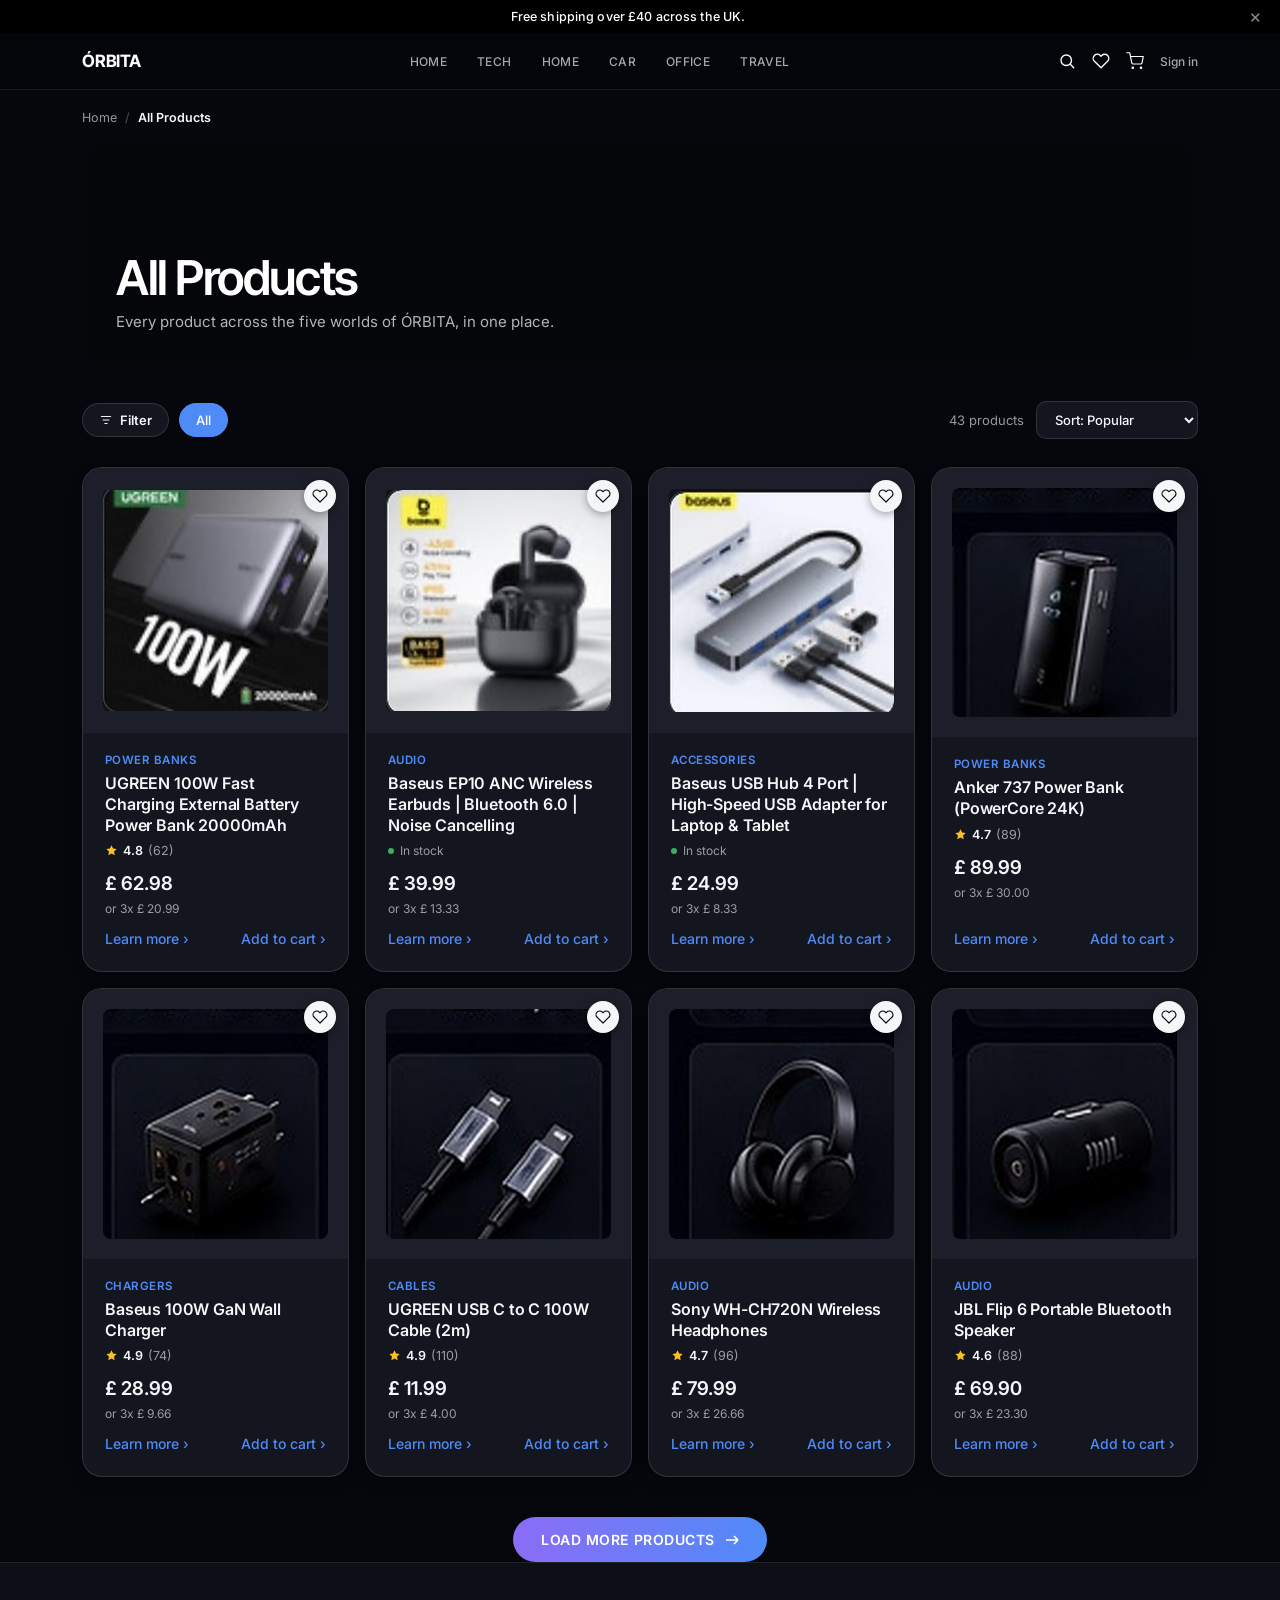
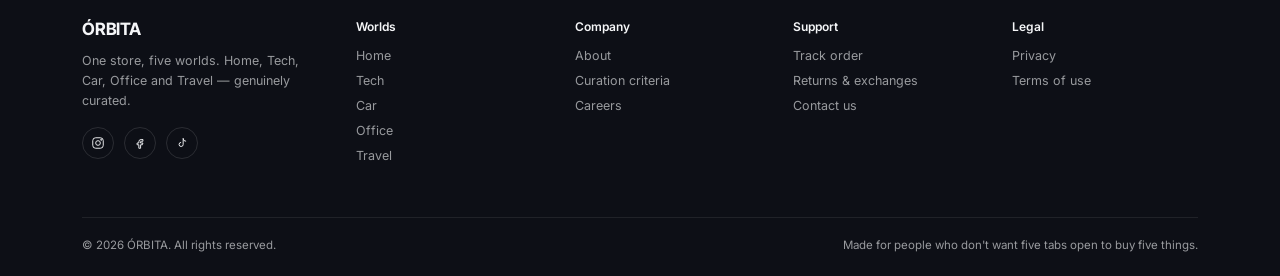
==== commit 505da76e: "Redesign catalogue to match reference: dark theme, horizontal world cards, 40 new demo products - Co" ====
--- a/category.html
+++ b/category.html
@@ -20,18 +20,21 @@
 
   <div class="wrap" id="category-hero-slot"></div>
 
+  <div class="wrap" id="trust-row-slot"></div>
+
   <section class="wrap" style="padding-top:0;">
     <div class="toolbar">
-      <div class="toolbar-filters" id="filter-chips">
-        <button class="filter-chip active" data-max="Infinity">All prices</button>
-        <button class="filter-chip" data-max="25">Under £25</button>
-        <button class="filter-chip" data-min="25" data-max="50">£25 – £50</button>
-        <button class="filter-chip" data-min="50" data-max="Infinity">£50+</button>
+      <div class="toolbar-filters">
+        <button class="filter-toggle-btn" id="filter-toggle" type="button">
+          <svg viewBox="0 0 24 24" fill="none" stroke="currentColor" stroke-width="1.8" stroke-linecap="round"><path d="M4 6h16M7 12h10M10 18h4"/></svg>
+          Filter
+        </button>
+        <div class="chip-group" id="filter-chips"></div>
       </div>
       <div class="toolbar-right">
         <span class="result-count" id="result-count"></span>
         <select class="sort-select" id="sort-select">
-          <option value="featured">Sort: Featured</option>
+          <option value="featured">Sort: Popular</option>
           <option value="price-asc">Price: Low to High</option>
           <option value="price-desc">Price: High to Low</option>
           <option value="name-asc">Name: A–Z</option>
@@ -42,7 +45,9 @@
     <div class="products-grid" id="products-grid"></div>
 
     <div class="load-more-wrap" id="load-more-wrap">
-      <button class="btn-secondary" id="load-more-btn">Load More</button>
+      <button class="btn-primary" id="load-more-btn">Load more products
+        <svg width="14" height="10" viewBox="0 0 14 10" fill="none"><path d="M1 5H13M13 5L9 1M13 5L9 9" stroke="currentColor" stroke-width="1.6"/></svg>
+      </button>
     </div>
   </section>
 </main>
@@ -99,10 +104,6 @@
     <div class="category-hero reveal" style="--accent:${heroAccent}">
       <img src="${heroBanner}" alt="${heroTitle}">
       <div class="category-hero-inner">
-        <div class="eyebrow-badge">
-          <svg viewBox="0 0 24 24" fill="currentColor"><path d="M12 2l1.8 6.2L20 10l-6.2 1.8L12 18l-1.8-6.2L4 10l6.2-1.8L12 2Z"/></svg>
-          ${category.tagline}
-        </div>
         <h1>${heroTitle}</h1>
         <p>${heroDesc}</p>
       </div>
@@ -117,14 +118,52 @@
     </div>`;
 }
 
+/* ---------------- TRUST ROW ---------------- */
+const trustSlot = document.getElementById('trust-row-slot');
+if(category){
+  trustSlot.innerHTML = `
+    <div class="trust-row reveal">
+      <div class="tr-item">
+        <svg viewBox="0 0 24 24" fill="none" stroke="currentColor" stroke-width="1.6" stroke-linecap="round" stroke-linejoin="round"><path d="M12 2 4 5v6c0 5 3.4 8.6 8 11 4.6-2.4 8-6 8-11V5l-8-3Z"/></svg>
+        <div><strong>Quality tested</strong><span>Only reliable products</span></div>
+      </div>
+      <div class="tr-item">
+        <svg viewBox="0 0 24 24" fill="none" stroke="currentColor" stroke-width="1.6" stroke-linecap="round" stroke-linejoin="round"><path d="M21 8 12 3 3 8l9 5 9-5Z"/><path d="M3 8v8l9 5 9-5V8M12 13v8"/></svg>
+        <div><strong>Handpicked</strong><span>${category.curatedFor}</span></div>
+      </div>
+      <div class="tr-item">
+        <svg viewBox="0 0 24 24" fill="none" stroke="currentColor" stroke-width="1.6" stroke-linecap="round" stroke-linejoin="round"><path d="M3 12a9 9 0 1 0 3-6.7"/><path d="M3 3v5h5"/></svg>
+        <div><strong>30-day returns</strong><span>Hassle-free returns</span></div>
+      </div>
+      <div class="tr-item">
+        <svg viewBox="0 0 24 24" fill="none" stroke="currentColor" stroke-width="1.6" stroke-linecap="round" stroke-linejoin="round"><rect x="4" y="10" width="16" height="10" rx="2"/><path d="M8 10V7a4 4 0 0 1 8 0v3"/></svg>
+        <div><strong>Secure checkout</strong><span>Your data is protected</span></div>
+      </div>
+    </div>`;
+}
+
+/* ---------------- FILTER CHIPS (subcategories) ---------------- */
+const toolbarFilters = document.querySelector('.toolbar-filters');
+if(category){
+  toolbarFilters.style.setProperty('--accent', category.accent);
+}
+const subcatOptions = category ? ['All', ...category.subcategories] : ['All'];
+document.getElementById('filter-chips').innerHTML = subcatOptions.map((s,i)=>
+  `<button class="filter-chip ${i===0 ? 'active' : ''}" data-subcat="${s}">${s}</button>`
+).join('');
+
+document.getElementById('filter-toggle').addEventListener('click', ()=>{
+  toolbarFilters.classList.toggle('filters-open');
+});
+
 /* ---------------- FILTER + SORT + PAGINATE ---------------- */
 const PAGE_SIZE = 8;
-let priceMin = 0, priceMax = Infinity;
+let subcatFilter = 'All';
 let sortMode = 'featured';
 let visibleCount = PAGE_SIZE;
 
 function getFilteredSorted(){
-  let list = baseList.filter(p => p.price >= priceMin && p.price <= priceMax);
+  let list = subcatFilter === 'All' ? baseList : baseList.filter(p => p.subcategory === subcatFilter);
   if(sortMode === 'price-asc') list = list.slice().sort((a,b)=> a.price - b.price);
   else if(sortMode === 'price-desc') list = list.slice().sort((a,b)=> b.price - a.price);
   else if(sortMode === 'name-asc') list = list.slice().sort((a,b)=> a.name.localeCompare(b.name));
@@ -150,8 +189,7 @@
   if(!chip) return;
   document.querySelectorAll('.filter-chip').forEach(c=> c.classList.remove('active'));
   chip.classList.add('active');
-  priceMin = chip.dataset.min ? parseFloat(chip.dataset.min) : 0;
-  priceMax = chip.dataset.max ? parseFloat(chip.dataset.max) : Infinity;
+  subcatFilter = chip.dataset.subcat;
   visibleCount = PAGE_SIZE;
   render();
 });
@@ -165,6 +203,10 @@
   visibleCount += PAGE_SIZE;
   render();
 });
+
+if(category){
+  document.getElementById('load-more-btn').style.background = category.accent;
+}
 
 render();
 </script>
--- a/assets/css/style.css
+++ b/assets/css/style.css
@@ -2,23 +2,25 @@
    ÓRBITA — shared stylesheet (used by every page)
    ============================================================ */
 :root{
-  --bg:#eef0f2;
-  --bg-alt:#e3e5e9;
-  --panel:#ffffff;
-  --media-bg:#f5f5f6;
-  --text:#1d1d1f;
-  --text-secondary:#6e6e73;
-  --blue:#4f6bf7;
+  --bg:#06070c;
+  --bg-alt:#0d0f16;
+  --panel:#14161f;
+  --media-bg:#1c1e29;
+  --text:#f5f6f8;
+  --text-secondary:rgba(245,246,248,.6);
+  --blue:#4f8bf7;
   --grad:linear-gradient(90deg,#8b6cf6,#4f8bf7);
-  --line:rgba(0,0,0,.1);
-  --line-soft:rgba(0,0,0,.07);
+  --line:rgba(255,255,255,.12);
+  --line-soft:rgba(255,255,255,.08);
   --hero-dark:#05060a;
-
-  --home:#9c6b17;
-  --tech:#1f8880;
-  --car:#c1443b;
-  --office:#5f52c9;
-  --travel:#2f7a52;
+  --ink:#f5f6f8;
+  --ink-text:#0d0e12;
+
+  --home:#e0a13c;
+  --tech:#4f8bf7;
+  --car:#e2554a;
+  --office:#8b7ff0;
+  --travel:#35c2a8;
 
   --display:'Inter Tight', Inter, sans-serif;
   --body:'Inter', sans-serif;
@@ -254,7 +256,7 @@
 @media (max-width:900px){.cat-grid{grid-template-columns:repeat(2,1fr);}}
 @media (max-width:520px){.cat-grid{grid-template-columns:1fr;}}
 .cat-card{
-  background:var(--panel);border-radius:18px;padding:30px 24px;
+  background:var(--panel);border:1px solid var(--line);border-radius:18px;padding:30px 24px;
   box-shadow:0 1px 3px rgba(0,0,0,.05), 0 8px 24px rgba(0,0,0,.05);
   display:flex;flex-direction:column;gap:14px;
   transition:transform .3s cubic-bezier(.16,.84,.44,1), box-shadow .3s;
@@ -264,6 +266,63 @@
 .cat-card h3{font-size:20px;}
 .cat-card p{font-size:13.5px;color:var(--text-secondary);line-height:1.5;flex:1;}
 .cat-card .cat-go{font-size:13px;font-weight:600;color:var(--accent);display:inline-flex;align-items:center;gap:5px;}
+
+/* ---------- CHOOSE YOUR WORLD (home, horizontal cards) ---------- */
+.section-badge{
+  display:inline-flex;align-items:center;border:1px solid var(--line);border-radius:999px;
+  padding:6px 16px;font-size:11px;font-weight:700;letter-spacing:.08em;text-transform:uppercase;
+  color:var(--text-secondary);margin-bottom:18px;background:var(--panel);
+}
+.grad-text{background:var(--grad);-webkit-background-clip:text;background-clip:text;color:transparent;}
+
+.world-list{display:flex;flex-direction:column;gap:14px;}
+.world-card{
+  display:flex;align-items:center;gap:24px;
+  background:var(--panel);border:1px solid var(--line);border-left:4px solid var(--accent);
+  border-radius:18px;padding:26px 30px;position:relative;overflow:hidden;
+  transition:transform .3s cubic-bezier(.16,.84,.44,1);
+}
+.world-card:hover{transform:translateY(-3px);}
+.world-icon{
+  width:52px;height:52px;border-radius:50%;flex-shrink:0;
+  background:rgba(255,255,255,.06);border:1px solid var(--line);
+  display:flex;align-items:center;justify-content:center;color:var(--accent);
+}
+.world-icon svg{width:24px;height:24px;}
+.world-copy{flex:1;min-width:0;}
+.world-copy h3{font-size:22px;margin-bottom:6px;}
+.world-copy p{font-size:14px;color:var(--text-secondary);line-height:1.5;max-width:360px;margin-bottom:12px;}
+.world-go{font-size:13.5px;font-weight:600;color:var(--accent);display:inline-flex;align-items:center;gap:6px;}
+.world-go svg{transition:transform .2s;}
+.world-card:hover .world-go svg{transform:translateX(3px);}
+.world-media{
+  width:180px;height:110px;flex-shrink:0;position:relative;
+  display:flex;align-items:center;justify-content:center;
+}
+.world-media::after{
+  content:'';position:absolute;left:12%;right:12%;bottom:4px;height:10px;border-radius:50%;
+  background:var(--accent);filter:blur(12px);opacity:.6;
+}
+.world-media img{position:relative;z-index:1;max-width:100%;max-height:100%;object-fit:contain;}
+@media (max-width:700px){
+  .world-card{flex-wrap:wrap;padding:22px;gap:16px;}
+  .world-media{width:120px;height:76px;order:3;margin-left:76px;}
+}
+
+.trust-row{
+  margin-top:32px;border:1px solid var(--line);border-radius:16px;overflow:hidden;
+  display:grid;grid-template-columns:repeat(4,1fr);background:var(--panel);
+}
+.trust-row .tr-item{display:flex;align-items:center;gap:12px;padding:20px 22px;border-right:1px solid var(--line);}
+.trust-row .tr-item:last-child{border-right:none;}
+.trust-row svg{width:20px;height:20px;color:var(--blue);flex-shrink:0;}
+.trust-row strong{display:block;font-size:13.5px;font-weight:600;color:var(--text);}
+.trust-row span{display:block;font-size:11.5px;color:var(--text-secondary);margin-top:2px;}
+@media (max-width:760px){
+  .trust-row{grid-template-columns:repeat(2,1fr);}
+  .trust-row .tr-item{border-bottom:1px solid var(--line);}
+  .trust-row .tr-item:nth-child(2n){border-right:none;}
+}
 
 /* ---------- PRODUCTS GRID ---------- */
 .products-head{display:flex;justify-content:space-between;align-items:flex-end;gap:20px;margin-bottom:40px;flex-wrap:wrap;}
@@ -279,7 +338,7 @@
 @media (max-width:560px){.products-grid{grid-template-columns:1fr;}}
 
 .product-card{
-  background:var(--panel);border-radius:20px;overflow:hidden;
+  background:var(--panel);border:1px solid var(--line);border-radius:20px;overflow:hidden;
   display:flex;flex-direction:column;
   box-shadow:0 1px 3px rgba(0,0,0,.05), 0 8px 24px rgba(0,0,0,.05);
   transition:transform .3s cubic-bezier(.16,.84,.44,1), box-shadow .3s;
@@ -293,11 +352,11 @@
 .product-media img{width:100%;height:100%;object-fit:contain;border-radius:8px;}
 .product-fav{
   position:absolute;top:12px;right:12px;width:32px;height:32px;border-radius:50%;
-  background:#fff;display:flex;align-items:center;justify-content:center;z-index:2;
-  box-shadow:0 2px 8px rgba(0,0,0,.14);transition:transform .2s;
+  background:var(--ink);display:flex;align-items:center;justify-content:center;z-index:2;
+  box-shadow:0 2px 8px rgba(0,0,0,.35);transition:transform .2s;
 }
 .product-fav:hover{transform:scale(1.08);}
-.product-fav svg{width:16px;height:16px;stroke:var(--text);transition:fill .15s,stroke .15s;}
+.product-fav svg{width:16px;height:16px;stroke:var(--ink-text);transition:fill .15s,stroke .15s;}
 .product-fav.active svg{fill:#ef4444;stroke:#ef4444;}
 .product-quickview{
   position:absolute;left:12px;right:12px;bottom:12px;z-index:2;
@@ -319,6 +378,18 @@
 .product-links button, .product-links a{font-size:14px;font-weight:500;color:var(--blue);display:inline-flex;align-items:center;gap:3px;}
 .product-links button.added{color:#3cae5f;}
 
+.discount-badge{
+  position:absolute;top:12px;left:12px;z-index:2;
+  background:var(--accent,var(--blue));color:#fff;
+  font-size:12px;font-weight:700;padding:4px 9px;border-radius:8px;
+}
+.product-rating{display:flex;align-items:center;gap:5px;font-size:12.5px;color:var(--text-secondary);margin-top:2px;}
+.product-rating svg{width:13px;height:13px;color:#fbbf24;flex-shrink:0;}
+.product-rating .rv{color:var(--text);font-weight:600;}
+.product-price-line{display:flex;align-items:baseline;gap:8px;margin-top:8px;}
+.product-price-line .product-price{margin-top:0;}
+.product-old-price{font-size:13.5px;color:var(--text-secondary);text-decoration:line-through;}
+
 /* ---------- FEATURE ---------- */
 .feature{display:grid;grid-template-columns:1fr 1fr;gap:64px;align-items:center;}
 @media (max-width:900px){.feature{grid-template-columns:1fr;gap:36px;}}
@@ -416,7 +487,7 @@
 /* ---------- TOAST ---------- */
 .toast{
   position:fixed;bottom:26px;right:26px;z-index:400;
-  background:var(--text);color:#fff;padding:14px 20px;border-radius:12px;
+  background:var(--ink);color:var(--ink-text);padding:14px 20px;border-radius:12px;
   font-size:13.5px;font-weight:500;display:flex;align-items:center;gap:10px;
   transform:translateY(120%);opacity:0;transition:transform .35s ease,opacity .35s ease;
   box-shadow:0 12px 30px rgba(0,0,0,.2);max-width:calc(100vw - 40px);
@@ -460,12 +531,23 @@
   margin:36px 0 28px;
 }
 .toolbar-filters{display:flex;align-items:center;gap:10px;flex-wrap:wrap;}
+.chip-group{display:flex;align-items:center;gap:10px;flex-wrap:wrap;}
+@media (max-width:760px){
+  .chip-group{display:none;width:100%;order:3;}
+  .toolbar-filters.filters-open .chip-group{display:flex;}
+}
 .filter-chip{
   border:1px solid var(--line);border-radius:980px;padding:8px 16px;font-size:13px;font-weight:500;
   color:var(--text-secondary);background:var(--panel);transition:border-color .2s,color .2s,background .2s;
 }
 .filter-chip:hover{border-color:var(--text);color:var(--text);}
-.filter-chip.active{background:var(--text);color:#fff;border-color:var(--text);}
+.filter-chip.active{background:var(--accent,var(--blue));color:#fff;border-color:var(--accent,var(--blue));}
+.filter-toggle-btn{
+  border:1px solid var(--line);border-radius:980px;padding:8px 16px;font-size:13px;font-weight:600;
+  color:var(--text);background:var(--panel);display:inline-flex;align-items:center;gap:7px;
+}
+.filter-toggle-btn svg{width:14px;height:14px;}
+.filter-toggle-btn:hover{border-color:var(--text);}
 .toolbar-right{display:flex;align-items:center;gap:12px;}
 .result-count{font-size:13px;color:var(--text-secondary);}
 .sort-select{
@@ -545,7 +627,7 @@
 .qty-row{display:flex;align-items:center;gap:16px;margin-bottom:20px;flex-wrap:wrap;}
 .qty-stepper{display:flex;align-items:center;border:1px solid var(--line);border-radius:980px;overflow:hidden;}
 .qty-stepper button{width:38px;height:38px;font-size:17px;font-weight:600;}
-.qty-stepper button:hover{background:var(--bg);}
+.qty-stepper button:hover{background:var(--panel);}
 .qty-stepper span{min-width:34px;text-align:center;font-weight:600;font-size:14px;}
 .product-cta-row{display:flex;gap:12px;flex-wrap:wrap;margin-bottom:22px;}
 .product-cta-row .btn-primary, .product-cta-row .btn-secondary{flex:1;min-width:160px;justify-content:center;}
@@ -632,7 +714,7 @@
   width:22px;height:22px;border-radius:50%;background:var(--bg-alt);display:flex;align-items:center;justify-content:center;font-size:11px;
 }
 .checkout-step.active{color:var(--text);}
-.checkout-step.active .num{background:var(--text);color:#fff;}
+.checkout-step.active .num{background:var(--ink);color:var(--ink-text);}
 
 .form-section{margin-bottom:34px;}
 .form-section h3{font-size:16px;margin-bottom:16px;}
@@ -651,7 +733,7 @@
   border:1px solid var(--line);border-radius:12px;padding:12px 16px;font-size:13px;font-weight:600;
   display:flex;align-items:center;gap:8px;
 }
-.payment-method.active{border-color:var(--text);background:var(--bg);}
+.payment-method.active{border-color:var(--text);background:var(--panel);}
 
 .checkout-summary{
   background:var(--panel);border-radius:18px;padding:26px;
@@ -663,7 +745,7 @@
 .checkout-item-media{width:52px;height:52px;border-radius:8px;background:var(--media-bg);display:flex;align-items:center;justify-content:center;padding:6px;flex-shrink:0;position:relative;}
 .checkout-item-media img{width:100%;height:100%;object-fit:contain;}
 .checkout-item-media .qty-badge{
-  position:absolute;top:-6px;right:-6px;background:var(--text);color:#fff;font-size:10px;font-weight:700;
+  position:absolute;top:-6px;right:-6px;background:var(--ink);color:var(--ink-text);font-size:10px;font-weight:700;
   width:17px;height:17px;border-radius:50%;display:flex;align-items:center;justify-content:center;
 }
 .checkout-item-info{flex:1;font-size:12.5px;line-height:1.4;}
@@ -679,9 +761,9 @@
 .order-confirmation p{color:var(--text-secondary);font-size:15px;line-height:1.6;margin-bottom:6px;}
 .order-number{
   display:inline-block;margin:18px 0 30px;font-family:var(--display);font-weight:700;font-size:18px;
-  background:var(--bg);border-radius:10px;padding:10px 20px;letter-spacing:.03em;
+  background:var(--panel);border:1px solid var(--line);border-radius:10px;padding:10px 20px;letter-spacing:.03em;
 }
 .order-confirmation .demo-note{
-  margin-top:30px;font-size:12px;color:var(--text-secondary);background:var(--bg);
+  margin-top:30px;font-size:12px;color:var(--text-secondary);background:var(--panel);border:1px solid var(--line);
   border-radius:12px;padding:14px 18px;text-align:left;line-height:1.6;
 }
